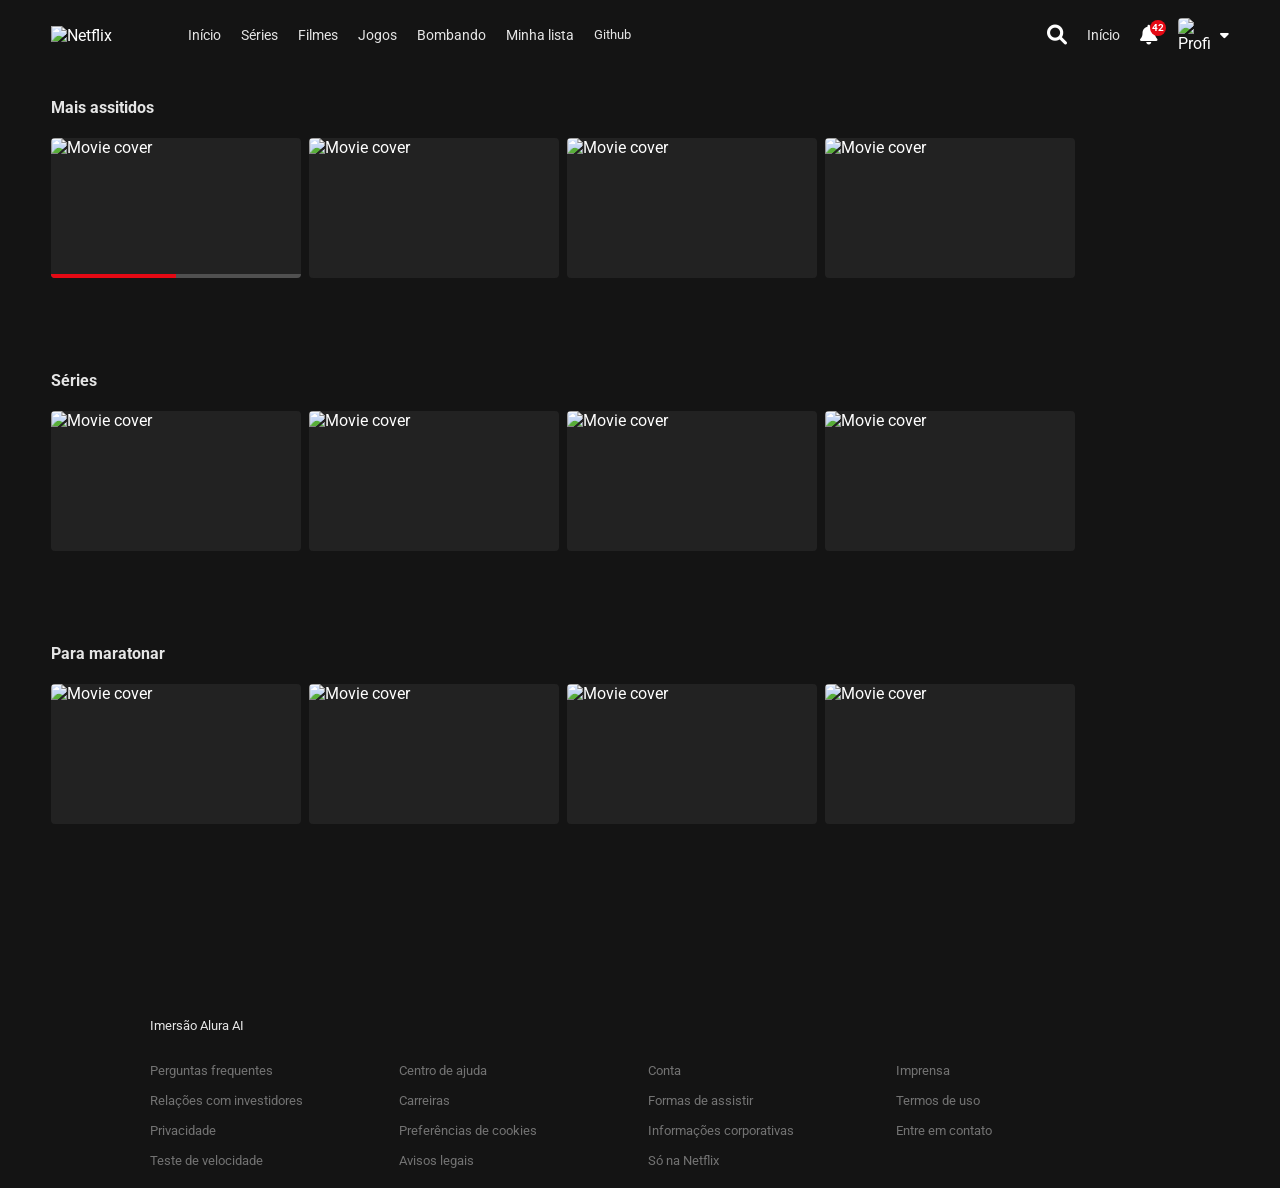
==== catalogo/catalogo.html @ 076a5b15 "Add files via upload" ====
<!DOCTYPE html>
<html lang="pt-BR">

<head>
    <meta charset="UTF-8">
    <meta name="viewport" content="width=device-width, initial-scale=1.0">
    <title>Netflix Clone</title>
    <link rel="stylesheet" href="catalogo.css">
    <link href="https://cdnjs.cloudflare.com/ajax/libs/font-awesome/6.0.0/css/all.min.css" rel="stylesheet">
    <link href="https://fonts.googleapis.com/css2?family=Roboto:wght@300;400;500;700&display=swap" rel="stylesheet">
</head>

<body>
    <!-- Navbar -->
    <header class="navbar" id="navbar">
        <div class="navbar-left">
            <img class="logo" src="https://upload.wikimedia.org/wikipedia/commons/0/08/Netflix_2015_logo.svg"
                alt="Netflix">
            <nav>
                <ul class="nav-links">
                    <li><a href="../index.html" class="kids-link">Início</a></li>
                    <li><a href="../index.html" class="kids-link">Séries</a></li>
                    <li><a href="../index.html" class="kids-link">Filmes</a></li>
                    <li><a href="../index.html" class="kids-link">Jogos</a></li>
                    <li><a href="../index.html" class="kids-link">Bombando</a></li>
                    <li><a href="../index.html" class="kids-link">Minha lista</a></li>
                    <li><a href="https://github.com/alexandrecmlopes">Github</a></li>
                </ul>
            </nav>
        </div>
        <div class="navbar-right">
            <i class="fas fa-search icon"></i>
            <a href="../index.html" class="kids-link">Início</a>
            <div class="nav-notification">
                <i class="fas fa-bell icon"></i>
                <span class="notification-badge">42</span>
            </div>
            <a href="../index.html" class="profile-menu" style="text-decoration: none; color: inherit;">
                <img class="profile-icon" src="https://upload.wikimedia.org/wikipedia/commons/0/0b/Netflix-avatar.png"
                    alt="Profile">
                <i class="fas fa-caret-down icon" style="font-size: 14px; margin-left: 5px;"></i>
            </a>
        </div>
    </header>

    <!-- Sliders Container -->
    <main class="sliders-container" id="main-content">
        <!-- Javascript will inject the rows here -->
    </main>

    <!-- Footer -->
    <footer>
        <div class="footer-content">
            <a href="https://www.alura.com.br/" target="_blank">
                <p>Imersão Alura AI</p>
            </a>
            <ul class="footer-links">
                <li><a href="https://www.alura.com.br/" target="_blank">Perguntas frequentes</a></li>
                <li><a href="https://www.alura.com.br/" target="_blank">Centro de ajuda</a></li>
                <li><a href="https://www.alura.com.br/" target="_blank">Conta</a></li>
                <li><a href="https://www.alura.com.br/" target="_blank">Imprensa</a></li>
                <li><a href="https://www.alura.com.br/" target="_blank">Relações com investidores</a></li>
                <li><a href="https://www.alura.com.br/" target="_blank">Carreiras</a></li>
                <li><a href="https://www.alura.com.br/" target="_blank">Formas de assistir</a></li>
                <li><a href="https://www.alura.com.br/" target="_blank">Termos de uso</a></li>
                <li><a href="https://www.alura.com.br/" target="_blank">Privacidade</a></li>
                <li><a href="https://www.alura.com.br/" target="_blank">Preferências de cookies</a></li>
                <li><a href="https://www.alura.com.br/" target="_blank">Informações corporativas</a></li>
                <li><a href="https://www.alura.com.br/" target="_blank">Entre em contato</a></li>
                <li><a href="https://www.alura.com.br/" target="_blank">Teste de velocidade</a></li>
                <li><a href="https://www.alura.com.br/" target="_blank">Avisos legais</a></li>
                <li><a href="https://www.alura.com.br/" target="_blank">Só na Netflix</a></li>
            </ul>
        </div>
    </footer>

    <script type="module" src="js/main.js"></script>
</body>

</html>
---- catalogo/catalogo.css ----
:root {
    --netflix-red: #E50914;
    --dark-bg: #141414;
    --text-color: #ffffff;
}

* {
    margin: 0;
    padding: 0;
    box-sizing: border-box;
}

body {
    font-family: 'Roboto', 'Helvetica Neue', Helvetica, Arial, sans-serif;
    background-color: var(--dark-bg);
    color: var(--text-color);
    overflow-x: hidden;
}

a {
    text-decoration: none;
    color: #e5e5e5;
    transition: color 0.3s;
}

a:hover {
    color: #b3b3b3;
}

/* Navbar */
.navbar {
    position: fixed;
    top: 0;
    width: 100%;
    display: flex;
    justify-content: space-between;
    align-items: center;
    padding: 0 4%;
    height: 70px;
    z-index: 1000;
    background-color: var(--dark-bg);
}

.navbar-left,
.navbar-right {
    display: flex;
    align-items: center;
    gap: 20px;
}

.logo {
    width: 92px;
    margin-right: 25px;
    cursor: pointer;
}

.nav-links {
    list-style: none;
    display: flex;
    gap: 20px;
    font-size: 13px;
}

.nav-links .active {
    font-weight: bold;
    color: white;
}

.icon {
    font-size: 20px;
    cursor: pointer;
}

.kids-link {
    font-size: 14px;
}

.nav-notification {
    position: relative;
    cursor: pointer;
}

.notification-badge {
    position: absolute;
    top: -5px;
    right: -8px;
    background-color: var(--netflix-red);
    color: white;
    font-size: 10px;
    font-weight: bold;
    border-radius: 50%;
    width: 16px;
    height: 16px;
    display: flex;
    justify-content: center;
    align-items: center;
}

.profile-menu {
    display: flex;
    align-items: center;
    gap: 5px;
    cursor: pointer;
}

.profile-icon {
    width: 32px;
    border-radius: 4px;
}

/* Sliders */
.sliders-container {
    padding: 0 4%;
    padding-top: 100px;
    /* Space for navbar */
    position: relative;
    z-index: 3;
    padding-bottom: 100px;
}

.slider-section {
    margin-bottom: 3.5vw;
}

.slider-header {
    display: flex;
    justify-content: space-between;
    align-items: flex-end;
    margin-bottom: 12px;
}

.slider-title {
    font-size: 1.25vw;
    font-weight: bold;
    color: #e5e5e5;
    line-height: 1.25vw;
}

.slider-indicators {
    display: flex;
    gap: 2px;
    margin-bottom: 4px;
}

.slider-indicators div {
    width: 12px;
    height: 2px;
    background-color: #4d4d4d;
}

.slider-indicators div.active {
    background-color: #aaa;
}

.movie-row {
    display: flex;
    gap: 8px;
    /* Small gap between movie cards */
    overflow-x: visible;
    /* Let the expanded cards paint outside this box vertically */
    padding: 10px 4% 50px 4%;
    /* Added bottom padding to hold the expanding modal */
    margin: 0 -4%;
    /* Pull edges back out so we don't double up padding from container */
    scroll-behavior: smooth;
    -ms-overflow-style: none;
    scrollbar-width: none;
}

.movie-row::-webkit-scrollbar {
    display: none;
}

.movie-card {
    min-width: 250px;
    width: 250px;
    height: 140px;
    background-color: #222;
    border-radius: 4px;
    cursor: pointer;
    transition: transform 0.3s cubic-bezier(0.25, 0.46, 0.45, 0.94) 0s, border-radius 0.3s 0s, z-index 0s 0.3s, box-shadow 0.3s 0s;
    position: relative;
    z-index: 1;
    transform-origin: center center;
    /* Default origin */
}

/* Modifiers applied by JavaScript to prevent edge clipping */
.movie-card.origin-left {
    transform-origin: left center;
}

.movie-card.origin-right {
    transform-origin: right center;
}

.movie-card:hover {
    transform: scale(1.6) translateY(-5%);
    /* Reduced vertical translation since container has more padding */
    z-index: 99;
    border-radius: 6px;
    box-shadow: 0 10px 40px rgba(0, 0, 0, 0.9);
    transition: transform 0.3s cubic-bezier(0.25, 0.46, 0.45, 0.94) 0.6s, border-radius 0.3s 0.6s, box-shadow 0.3s 0.6s, z-index 0s 0s;
}

.movie-card img {
    position: absolute;
    top: 0;
    left: 0;
    width: 100%;
    height: 100%;
    object-fit: cover;
    border-radius: 4px;
    transition: opacity 0.3s ease, border-radius 0.3s;
    z-index: 2;
}

.movie-card iframe {
    position: absolute;
    top: 0;
    left: 0;
    width: 100%;
    height: 100%;
    opacity: 0;
    border-radius: 4px;
    transition: opacity 0.3s ease, border-radius 0.3s;
    pointer-events: none;
    z-index: 1;
}

.movie-card iframe.playing {
    opacity: 1;
    z-index: 3;
    border-radius: 6px 6px 0 0;
}

.movie-card:hover img {
    border-radius: 6px 6px 0 0;
    transition: border-radius 0s 0.6s;
}

.movie-card img.playing-video {
    opacity: 0;
}

/* Card Details Modal */
.card-details {
    position: absolute;
    top: 100%;
    left: 0;
    width: 100%;
    background-color: #181818;
    border-bottom-left-radius: 6px;
    border-bottom-right-radius: 6px;
    padding: 18px 16px;
    opacity: 0;
    visibility: hidden;
    transition: opacity 0.3s 0s, visibility 0.3s 0s;
    box-shadow: 0 15px 30px rgba(0, 0, 0, 0.9);
    display: flex;
    flex-direction: column;
    gap: 12px;
    z-index: 2;
    cursor: default;
}

.movie-card:hover .card-details {
    opacity: 1;
    visibility: visible;
    transition: opacity 0.2s 0.6s, visibility 0s 0.6s;
}

.details-buttons {
    display: flex;
    justify-content: space-between;
    align-items: center;
}

.left-buttons,
.right-buttons {
    display: flex;
    gap: 8px;
}

.btn-icon {
    width: 32px;
    height: 32px;
    border-radius: 50%;
    background-color: #2b2b2b;
    border: 1px solid rgba(255, 255, 255, 0.5);
    color: white;
    display: flex;
    justify-content: center;
    align-items: center;
    cursor: pointer;
    font-size: 14px;
    transition: border-color 0.2s, background-color 0.2s;
}

.btn-icon:hover {
    border-color: white;
    background-color: rgba(255, 255, 255, 0.2);
}

.btn-play-icon {
    background-color: white;
    color: black;
    border: none;
}

.btn-play-icon:hover {
    background-color: #e6e6e6;
}

.btn-play-icon i {
    margin-left: 2px;
}

.details-info {
    display: flex;
    align-items: center;
    gap: 8px;
    font-size: 11px;
    font-weight: bold;
}

.match-score {
    color: #46d369;
}

.age-badge {
    background-color: transparent;
    border: 1px solid rgba(255, 255, 255, 0.4);
    color: white;
    padding: 1px 3px;
    border-radius: 2px;
    font-family: Arial, sans-serif;
}

.age-badge.red-accent {
    background-color: #d32f2f;
    border: none;
    font-weight: bold;
}

.resolution {
    border: 1px solid rgba(255, 255, 255, 0.4);
    padding: 1px 3px;
    border-radius: 2px;
    color: rgba(255, 255, 255, 0.9);
}

.duration {
    color: rgba(255, 255, 255, 0.9);
}

.details-tags {
    display: flex;
    gap: 6px;
    font-size: 11px;
    color: rgba(255, 255, 255, 0.9);
    margin-top: 4px;
}

.details-tags span:not(:last-child)::after {
    content: "•";
    color: #666;
    margin-left: 6px;
}

/* Badges */
.badge-top10 {
    position: absolute;
    top: 0;
    right: 0;
    width: 22px;
    height: 28px;
    background-color: var(--netflix-red);
    color: white;
    display: flex;
    flex-direction: column;
    justify-content: center;
    align-items: center;
    font-weight: bold;
    z-index: 4;
    border-bottom-left-radius: 2px;
    box-shadow: -2px 2px 4px rgba(0, 0, 0, 0.5);
    font-family: 'Helvetica Neue', Helvetica, Arial, sans-serif;
}

.badge-top10 span.top {
    font-size: 7px;
    letter-spacing: 0.5px;
    line-height: 8px;
}

.badge-top10 span.number {
    font-size: 13px;
    line-height: 13px;
}

.badge-bottom {
    position: absolute;
    bottom: 8px;
    left: 50%;
    transform: translateX(-50%);
    padding: 2px 4px;
    font-size: 10px;
    font-weight: bold;
    border-radius: 2px;
    z-index: 4;
    white-space: nowrap;
    text-transform: uppercase;
}

.movie-card.has-progress .badge-bottom {
    bottom: 12px;
}

.badge-bottom.red {
    background-color: var(--netflix-red);
    color: white;
}

.badge-bottom.white {
    background-color: white;
    color: black;
}

/* Progress bar */
.progress-bar-container {
    position: absolute;
    bottom: 0;
    left: 0;
    width: 100%;
    height: 4px;
    background-color: rgba(100, 100, 100, 0.7);
    z-index: 5;
    border-bottom-left-radius: 4px;
    border-bottom-right-radius: 4px;
}

.progress-value {
    height: 100%;
    background-color: var(--netflix-red);
    border-bottom-left-radius: 4px;
}

/* Mobile adjustments */
@media (max-width: 768px) {
    .nav-links {
        display: none;
    }

    .movie-card {
        min-width: 200px;
        width: 200px;
        height: 112px;
    }

    .slider-title {
        font-size: 4vw;
        line-height: 4.5vw;
    }
}

/* Footer */
footer {
    padding: 0 4%;
    color: #737373;
    font-size: 13px;
    margin-bottom: 20px;
}

.footer-content {
    max-width: 980px;
    margin: 0 auto;
}

.footer-content p {
    margin-bottom: 30px;
}

.footer-links {
    list-style: none;
    display: grid;
    grid-template-columns: repeat(4, 1fr);
    grid-gap: 15px;
}

.footer-links a {
    color: #737373;
}

.footer-links a:hover {
    text-decoration: underline;
}

@media (max-width: 768px) {
    .footer-links {
        grid-template-columns: repeat(2, 1fr);
    }
}
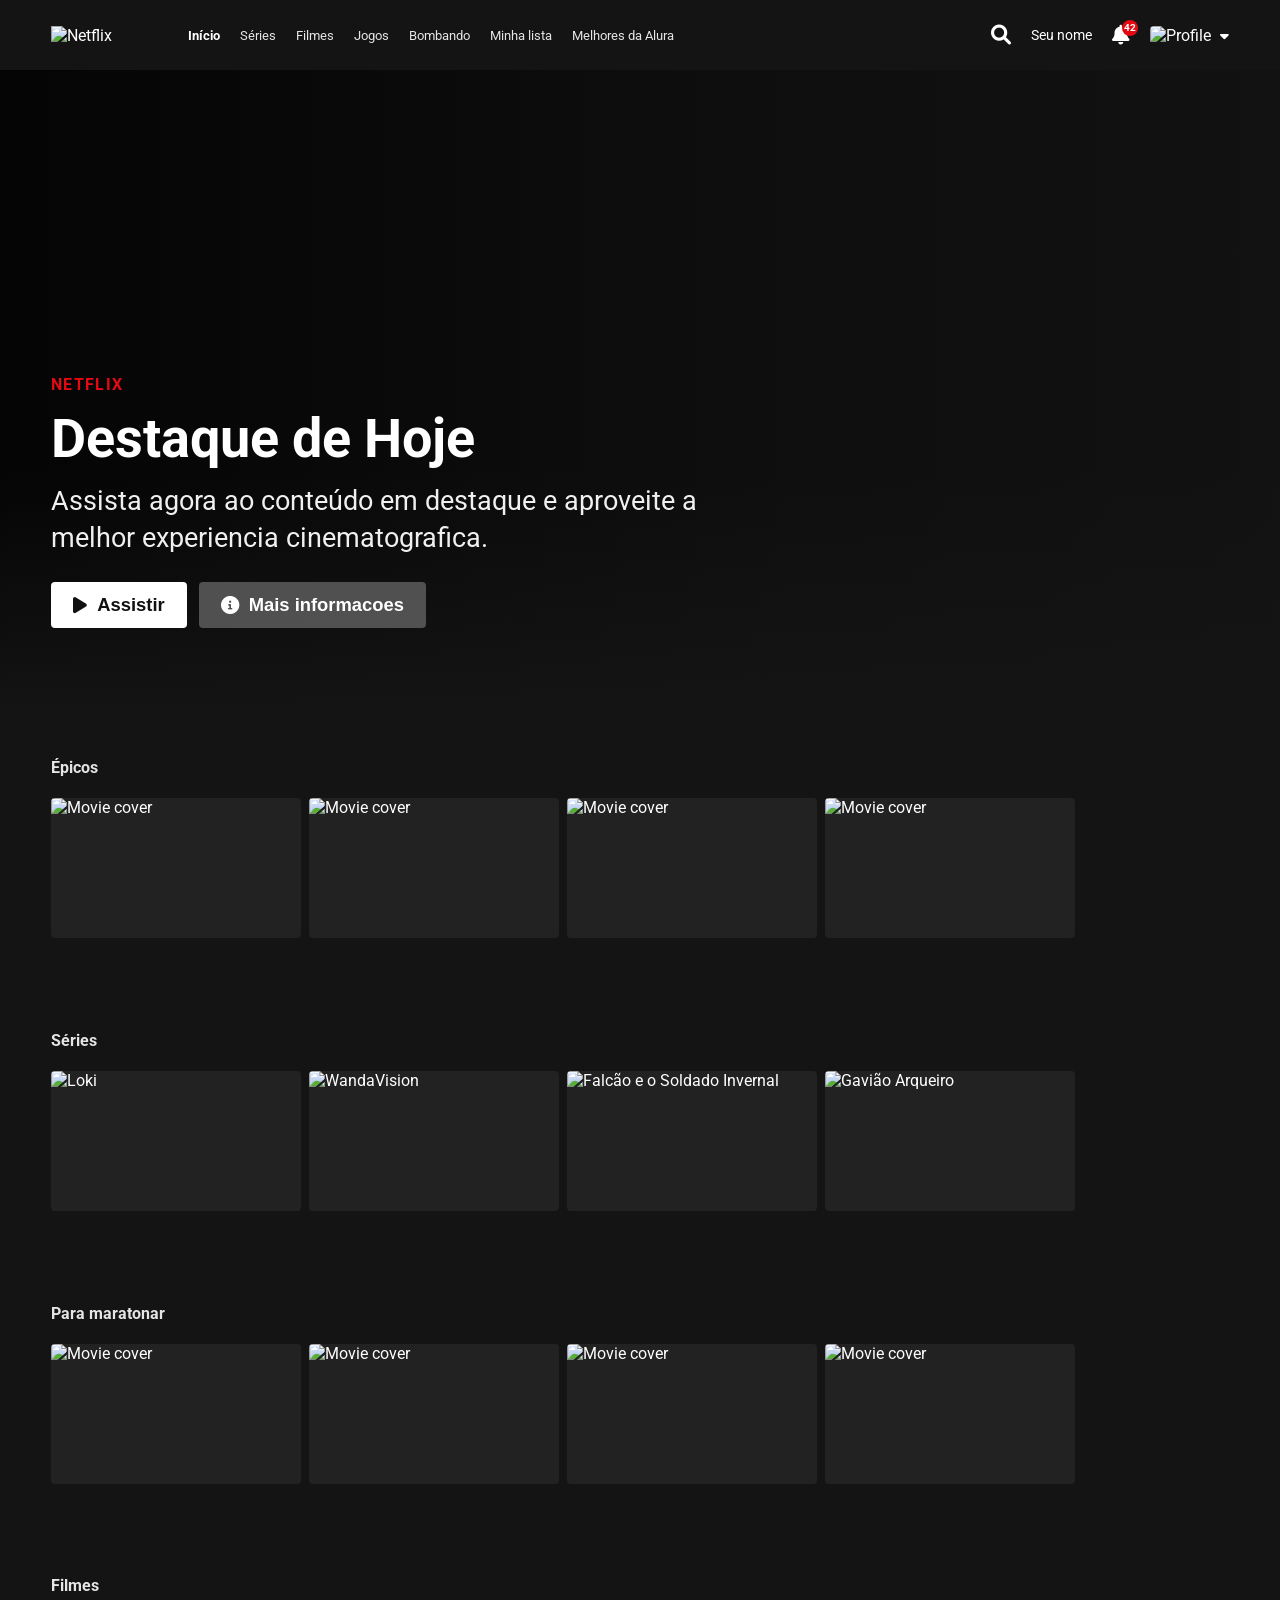
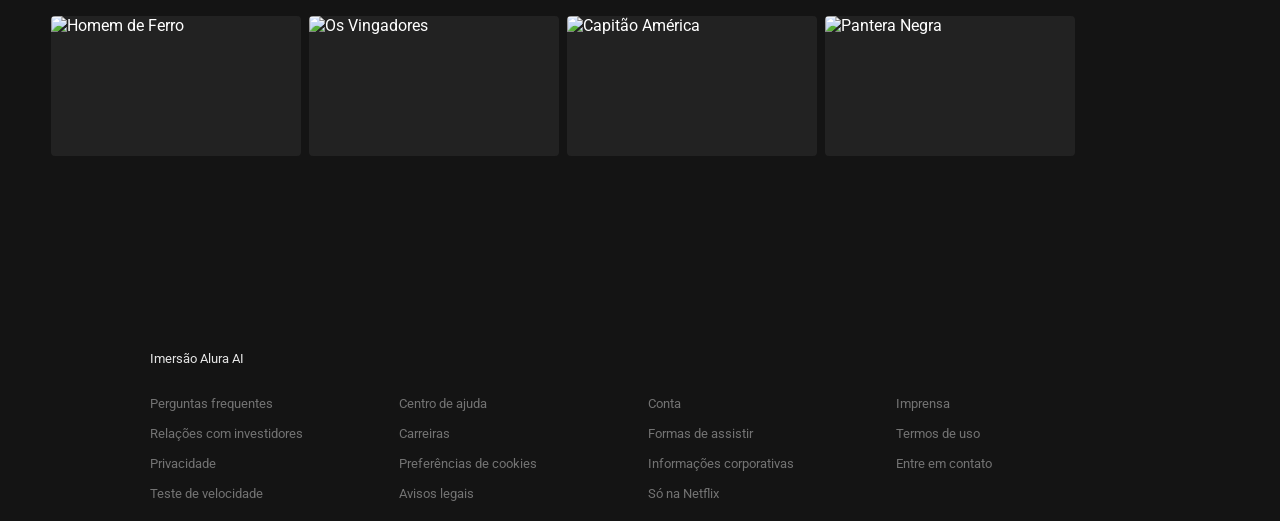
==== commit facbe676: "Add files via upload" ====
--- a/catalogo/catalogo.html
+++ b/catalogo/catalogo.html
@@ -1,80 +1,112 @@
-<!DOCTYPE html>
-<html lang="pt-BR">
-
-<head>
-    <meta charset="UTF-8">
-    <meta name="viewport" content="width=device-width, initial-scale=1.0">
-    <title>Netflix Clone</title>
-    <link rel="stylesheet" href="catalogo.css">
-    <link href="https://cdnjs.cloudflare.com/ajax/libs/font-awesome/6.0.0/css/all.min.css" rel="stylesheet">
-    <link href="https://fonts.googleapis.com/css2?family=Roboto:wght@300;400;500;700&display=swap" rel="stylesheet">
-</head>
-
-<body>
-    <!-- Navbar -->
-    <header class="navbar" id="navbar">
-        <div class="navbar-left">
-            <img class="logo" src="https://upload.wikimedia.org/wikipedia/commons/0/08/Netflix_2015_logo.svg"
-                alt="Netflix">
-            <nav>
-                <ul class="nav-links">
-                    <li><a href="../index.html" class="kids-link">Início</a></li>
-                    <li><a href="../index.html" class="kids-link">Séries</a></li>
-                    <li><a href="../index.html" class="kids-link">Filmes</a></li>
-                    <li><a href="../index.html" class="kids-link">Jogos</a></li>
-                    <li><a href="../index.html" class="kids-link">Bombando</a></li>
-                    <li><a href="../index.html" class="kids-link">Minha lista</a></li>
-                    <li><a href="https://github.com/alexandrecmlopes">Github</a></li>
-                </ul>
-            </nav>
-        </div>
-        <div class="navbar-right">
-            <i class="fas fa-search icon"></i>
-            <a href="../index.html" class="kids-link">Início</a>
-            <div class="nav-notification">
-                <i class="fas fa-bell icon"></i>
-                <span class="notification-badge">42</span>
-            </div>
-            <a href="../index.html" class="profile-menu" style="text-decoration: none; color: inherit;">
-                <img class="profile-icon" src="https://upload.wikimedia.org/wikipedia/commons/0/0b/Netflix-avatar.png"
-                    alt="Profile">
-                <i class="fas fa-caret-down icon" style="font-size: 14px; margin-left: 5px;"></i>
-            </a>
-        </div>
-    </header>
-
-    <!-- Sliders Container -->
-    <main class="sliders-container" id="main-content">
-        <!-- Javascript will inject the rows here -->
-    </main>
-
-    <!-- Footer -->
-    <footer>
-        <div class="footer-content">
-            <a href="https://www.alura.com.br/" target="_blank">
-                <p>Imersão Alura AI</p>
-            </a>
-            <ul class="footer-links">
-                <li><a href="https://www.alura.com.br/" target="_blank">Perguntas frequentes</a></li>
-                <li><a href="https://www.alura.com.br/" target="_blank">Centro de ajuda</a></li>
-                <li><a href="https://www.alura.com.br/" target="_blank">Conta</a></li>
-                <li><a href="https://www.alura.com.br/" target="_blank">Imprensa</a></li>
-                <li><a href="https://www.alura.com.br/" target="_blank">Relações com investidores</a></li>
-                <li><a href="https://www.alura.com.br/" target="_blank">Carreiras</a></li>
-                <li><a href="https://www.alura.com.br/" target="_blank">Formas de assistir</a></li>
-                <li><a href="https://www.alura.com.br/" target="_blank">Termos de uso</a></li>
-                <li><a href="https://www.alura.com.br/" target="_blank">Privacidade</a></li>
-                <li><a href="https://www.alura.com.br/" target="_blank">Preferências de cookies</a></li>
-                <li><a href="https://www.alura.com.br/" target="_blank">Informações corporativas</a></li>
-                <li><a href="https://www.alura.com.br/" target="_blank">Entre em contato</a></li>
-                <li><a href="https://www.alura.com.br/" target="_blank">Teste de velocidade</a></li>
-                <li><a href="https://www.alura.com.br/" target="_blank">Avisos legais</a></li>
-                <li><a href="https://www.alura.com.br/" target="_blank">Só na Netflix</a></li>
-            </ul>
-        </div>
-    </footer>
-
-    <script type="module" src="js/main.js"></script>
-</body>
-
-</html>+<!DOCTYPE html>
+<html lang="pt-BR">
+
+<head>
+    <meta charset="UTF-8">
+    <meta name="viewport" content="width=device-width, initial-scale=1.0">
+    <title>Netflix Clone</title>
+    <link rel="icon" type="image/png" href="../assets/logo_n.png">
+    <link rel="stylesheet" href="catalogo.css">
+    <link href="https://cdnjs.cloudflare.com/ajax/libs/font-awesome/6.0.0/css/all.min.css" rel="stylesheet">
+    <link href="https://fonts.googleapis.com/css2?family=Roboto:wght@300;400;500;700&display=swap" rel="stylesheet">
+</head>
+
+<body>
+    <!-- Navbar -->
+    <header class="navbar" id="navbar">
+        <div class="navbar-left">
+            <img class="logo" src="https://upload.wikimedia.org/wikipedia/commons/0/08/Netflix_2015_logo.svg"
+                alt="Netflix">
+            <nav>
+                <ul class="nav-links">
+                    <li><a href="https://www.alura.com.br/" class="active">Início</a></li>
+                    <li><a href="https://www.alura.com.br/">Séries</a></li>
+                    <li><a href="https://www.alura.com.br/">Filmes</a></li>
+                    <li><a href="https://www.alura.com.br/">Jogos</a></li>
+                    <li><a href="https://www.alura.com.br/">Bombando</a></li>
+                    <li><a href="https://www.alura.com.br/">Minha lista</a></li>
+                    <li><a href="https://www.alura.com.br/">Melhores da Alura</a></li>
+                </ul>
+            </nav>
+        </div>
+        <div class="navbar-right">
+            <i class="fas fa-search icon"></i>
+            <span class="kids-link">Seu nome</span>
+            <div class="nav-notification">
+                <i class="fas fa-bell icon"></i>
+                <span class="notification-badge">42</span>
+            </div>
+            <div class="profile-menu" style="position: relative; display: inline-block; cursor: pointer;">
+                <img class="profile-icon" src="https://upload.wikimedia.org/wikipedia/commons/0/0b/Netflix-avatar.png" alt="Profile">
+                <i class="fas fa-caret-down icon" style="font-size: 14px; margin-left: 5px;"></i>
+                <div class="profile-dropdown" style="display: none; position: absolute; right: 0; background: #181818; border: 1px solid #333; border-radius: 6px; min-width: 180px; z-index: 100; box-shadow: 0 2px 8px #000a;">
+                    <div class="profile-option" data-nome="Alexandre" data-img="../assets/01.png" style="display: flex; align-items: center; padding: 10px; cursor: pointer;">
+                        <img src="../assets/01.png" alt="Alexandre" style="width: 32px; height: 32px; border-radius: 4px; margin-right: 10px;">
+                        <span>Alexandre</span>
+                    </div>
+                    <div class="profile-option" data-nome="Geovanna" data-img="../assets/02.png" style="display: flex; align-items: center; padding: 10px; cursor: pointer;">
+                        <img src="../assets/02.png" alt="Geovanna" style="width: 32px; height: 32px; border-radius: 4px; margin-right: 10px;">
+                        <span>Geovanna</span>
+                    </div>
+                    <div class="profile-option" data-nome="Victor" data-img="../assets/03.png" style="display: flex; align-items: center; padding: 10px; cursor: pointer;">
+                        <img src="../assets/03.png" alt="Victor" style="width: 32px; height: 32px; border-radius: 4px; margin-right: 10px;">
+                        <span>Victor</span>
+                    </div>
+                    <div class="profile-option" data-nome="Celio" data-img="../assets/04.png" style="display: flex; align-items: center; padding: 10px; cursor: pointer;">
+                        <img src="../assets/04.png" alt="Celio" style="width: 32px; height: 32px; border-radius: 4px; margin-right: 10px;">
+                        <span>Celio</span>
+                    </div>
+                </div>
+            </div>
+        </div>
+    </header>
+
+    <section class="featured-hero" aria-label="Destaque principal">
+        <div class="featured-hero-content">
+            <p class="featured-brand">NETFLIX</p>
+            <h1>Destaque de Hoje</h1>
+            <p class="featured-description">
+                Assista agora ao conteúdo em destaque e aproveite a melhor experiencia cinematografica.
+            </p>
+            <div class="featured-actions">
+                <button type="button" class="featured-btn featured-btn-play"><i class="fas fa-play"></i> Assistir</button>
+                <button type="button" class="featured-btn featured-btn-info"><i class="fas fa-info-circle"></i> Mais informacoes</button>
+            </div>
+        </div>
+    </section>
+
+    <!-- Sliders Container -->
+    <main class="sliders-container" id="main-content">
+        <!-- Javascript will inject the rows here -->
+    </main>
+
+    <!-- Footer -->
+    <footer>
+        <div class="footer-content">
+            <a href="https://www.alura.com.br/" target="_blank">
+                <p>Imersão Alura AI</p>
+            </a>
+            <ul class="footer-links">
+                <li><a href="https://www.alura.com.br/" target="_blank">Perguntas frequentes</a></li>
+                <li><a href="https://www.alura.com.br/" target="_blank">Centro de ajuda</a></li>
+                <li><a href="https://www.alura.com.br/" target="_blank">Conta</a></li>
+                <li><a href="https://www.alura.com.br/" target="_blank">Imprensa</a></li>
+                <li><a href="https://www.alura.com.br/" target="_blank">Relações com investidores</a></li>
+                <li><a href="https://www.alura.com.br/" target="_blank">Carreiras</a></li>
+                <li><a href="https://www.alura.com.br/" target="_blank">Formas de assistir</a></li>
+                <li><a href="https://www.alura.com.br/" target="_blank">Termos de uso</a></li>
+                <li><a href="https://www.alura.com.br/" target="_blank">Privacidade</a></li>
+                <li><a href="https://www.alura.com.br/" target="_blank">Preferências de cookies</a></li>
+                <li><a href="https://www.alura.com.br/" target="_blank">Informações corporativas</a></li>
+                <li><a href="https://www.alura.com.br/" target="_blank">Entre em contato</a></li>
+                <li><a href="https://www.alura.com.br/" target="_blank">Teste de velocidade</a></li>
+                <li><a href="https://www.alura.com.br/" target="_blank">Avisos legais</a></li>
+                <li><a href="https://www.alura.com.br/" target="_blank">Só na Netflix</a></li>
+            </ul>
+        </div>
+    </footer>
+
+    <script type="module" src="js/main.js"></script>
+</body>
+
+</html>
--- a/catalogo/catalogo.css
+++ b/catalogo/catalogo.css
@@ -1,503 +1,601 @@
-:root {
-    --netflix-red: #E50914;
-    --dark-bg: #141414;
-    --text-color: #ffffff;
-}
-
-* {
-    margin: 0;
-    padding: 0;
-    box-sizing: border-box;
-}
-
-body {
-    font-family: 'Roboto', 'Helvetica Neue', Helvetica, Arial, sans-serif;
-    background-color: var(--dark-bg);
-    color: var(--text-color);
-    overflow-x: hidden;
-}
-
-a {
-    text-decoration: none;
-    color: #e5e5e5;
-    transition: color 0.3s;
-}
-
-a:hover {
-    color: #b3b3b3;
-}
-
-/* Navbar */
-.navbar {
-    position: fixed;
-    top: 0;
-    width: 100%;
-    display: flex;
-    justify-content: space-between;
-    align-items: center;
-    padding: 0 4%;
-    height: 70px;
-    z-index: 1000;
-    background-color: var(--dark-bg);
-}
-
-.navbar-left,
-.navbar-right {
-    display: flex;
-    align-items: center;
-    gap: 20px;
-}
-
-.logo {
-    width: 92px;
-    margin-right: 25px;
-    cursor: pointer;
-}
-
-.nav-links {
-    list-style: none;
-    display: flex;
-    gap: 20px;
-    font-size: 13px;
-}
-
-.nav-links .active {
-    font-weight: bold;
-    color: white;
-}
-
-.icon {
-    font-size: 20px;
-    cursor: pointer;
-}
-
-.kids-link {
-    font-size: 14px;
-}
-
-.nav-notification {
-    position: relative;
-    cursor: pointer;
-}
-
-.notification-badge {
-    position: absolute;
-    top: -5px;
-    right: -8px;
-    background-color: var(--netflix-red);
-    color: white;
-    font-size: 10px;
-    font-weight: bold;
-    border-radius: 50%;
-    width: 16px;
-    height: 16px;
-    display: flex;
-    justify-content: center;
-    align-items: center;
-}
-
-.profile-menu {
-    display: flex;
-    align-items: center;
-    gap: 5px;
-    cursor: pointer;
-}
-
-.profile-icon {
-    width: 32px;
-    border-radius: 4px;
-}
-
-/* Sliders */
-.sliders-container {
-    padding: 0 4%;
-    padding-top: 100px;
-    /* Space for navbar */
-    position: relative;
-    z-index: 3;
-    padding-bottom: 100px;
-}
-
-.slider-section {
-    margin-bottom: 3.5vw;
-}
-
-.slider-header {
-    display: flex;
-    justify-content: space-between;
-    align-items: flex-end;
-    margin-bottom: 12px;
-}
-
-.slider-title {
-    font-size: 1.25vw;
-    font-weight: bold;
-    color: #e5e5e5;
-    line-height: 1.25vw;
-}
-
-.slider-indicators {
-    display: flex;
-    gap: 2px;
-    margin-bottom: 4px;
-}
-
-.slider-indicators div {
-    width: 12px;
-    height: 2px;
-    background-color: #4d4d4d;
-}
-
-.slider-indicators div.active {
-    background-color: #aaa;
-}
-
-.movie-row {
-    display: flex;
-    gap: 8px;
-    /* Small gap between movie cards */
-    overflow-x: visible;
-    /* Let the expanded cards paint outside this box vertically */
-    padding: 10px 4% 50px 4%;
-    /* Added bottom padding to hold the expanding modal */
-    margin: 0 -4%;
-    /* Pull edges back out so we don't double up padding from container */
-    scroll-behavior: smooth;
-    -ms-overflow-style: none;
-    scrollbar-width: none;
-}
-
-.movie-row::-webkit-scrollbar {
-    display: none;
-}
-
-.movie-card {
-    min-width: 250px;
-    width: 250px;
-    height: 140px;
-    background-color: #222;
-    border-radius: 4px;
-    cursor: pointer;
-    transition: transform 0.3s cubic-bezier(0.25, 0.46, 0.45, 0.94) 0s, border-radius 0.3s 0s, z-index 0s 0.3s, box-shadow 0.3s 0s;
-    position: relative;
-    z-index: 1;
-    transform-origin: center center;
-    /* Default origin */
-}
-
-/* Modifiers applied by JavaScript to prevent edge clipping */
-.movie-card.origin-left {
-    transform-origin: left center;
-}
-
-.movie-card.origin-right {
-    transform-origin: right center;
-}
-
-.movie-card:hover {
-    transform: scale(1.6) translateY(-5%);
-    /* Reduced vertical translation since container has more padding */
-    z-index: 99;
-    border-radius: 6px;
-    box-shadow: 0 10px 40px rgba(0, 0, 0, 0.9);
-    transition: transform 0.3s cubic-bezier(0.25, 0.46, 0.45, 0.94) 0.6s, border-radius 0.3s 0.6s, box-shadow 0.3s 0.6s, z-index 0s 0s;
-}
-
-.movie-card img {
-    position: absolute;
-    top: 0;
-    left: 0;
-    width: 100%;
-    height: 100%;
-    object-fit: cover;
-    border-radius: 4px;
-    transition: opacity 0.3s ease, border-radius 0.3s;
-    z-index: 2;
-}
-
-.movie-card iframe {
-    position: absolute;
-    top: 0;
-    left: 0;
-    width: 100%;
-    height: 100%;
-    opacity: 0;
-    border-radius: 4px;
-    transition: opacity 0.3s ease, border-radius 0.3s;
-    pointer-events: none;
-    z-index: 1;
-}
-
-.movie-card iframe.playing {
-    opacity: 1;
-    z-index: 3;
-    border-radius: 6px 6px 0 0;
-}
-
-.movie-card:hover img {
-    border-radius: 6px 6px 0 0;
-    transition: border-radius 0s 0.6s;
-}
-
-.movie-card img.playing-video {
-    opacity: 0;
-}
-
-/* Card Details Modal */
-.card-details {
-    position: absolute;
-    top: 100%;
-    left: 0;
-    width: 100%;
-    background-color: #181818;
-    border-bottom-left-radius: 6px;
-    border-bottom-right-radius: 6px;
-    padding: 18px 16px;
-    opacity: 0;
-    visibility: hidden;
-    transition: opacity 0.3s 0s, visibility 0.3s 0s;
-    box-shadow: 0 15px 30px rgba(0, 0, 0, 0.9);
-    display: flex;
-    flex-direction: column;
-    gap: 12px;
-    z-index: 2;
-    cursor: default;
-}
-
-.movie-card:hover .card-details {
-    opacity: 1;
-    visibility: visible;
-    transition: opacity 0.2s 0.6s, visibility 0s 0.6s;
-}
-
-.details-buttons {
-    display: flex;
-    justify-content: space-between;
-    align-items: center;
-}
-
-.left-buttons,
-.right-buttons {
-    display: flex;
-    gap: 8px;
-}
-
-.btn-icon {
-    width: 32px;
-    height: 32px;
-    border-radius: 50%;
-    background-color: #2b2b2b;
-    border: 1px solid rgba(255, 255, 255, 0.5);
-    color: white;
-    display: flex;
-    justify-content: center;
-    align-items: center;
-    cursor: pointer;
-    font-size: 14px;
-    transition: border-color 0.2s, background-color 0.2s;
-}
-
-.btn-icon:hover {
-    border-color: white;
-    background-color: rgba(255, 255, 255, 0.2);
-}
-
-.btn-play-icon {
-    background-color: white;
-    color: black;
-    border: none;
-}
-
-.btn-play-icon:hover {
-    background-color: #e6e6e6;
-}
-
-.btn-play-icon i {
-    margin-left: 2px;
-}
-
-.details-info {
-    display: flex;
-    align-items: center;
-    gap: 8px;
-    font-size: 11px;
-    font-weight: bold;
-}
-
-.match-score {
-    color: #46d369;
-}
-
-.age-badge {
-    background-color: transparent;
-    border: 1px solid rgba(255, 255, 255, 0.4);
-    color: white;
-    padding: 1px 3px;
-    border-radius: 2px;
-    font-family: Arial, sans-serif;
-}
-
-.age-badge.red-accent {
-    background-color: #d32f2f;
-    border: none;
-    font-weight: bold;
-}
-
-.resolution {
-    border: 1px solid rgba(255, 255, 255, 0.4);
-    padding: 1px 3px;
-    border-radius: 2px;
-    color: rgba(255, 255, 255, 0.9);
-}
-
-.duration {
-    color: rgba(255, 255, 255, 0.9);
-}
-
-.details-tags {
-    display: flex;
-    gap: 6px;
-    font-size: 11px;
-    color: rgba(255, 255, 255, 0.9);
-    margin-top: 4px;
-}
-
-.details-tags span:not(:last-child)::after {
-    content: "•";
-    color: #666;
-    margin-left: 6px;
-}
-
-/* Badges */
-.badge-top10 {
-    position: absolute;
-    top: 0;
-    right: 0;
-    width: 22px;
-    height: 28px;
-    background-color: var(--netflix-red);
-    color: white;
-    display: flex;
-    flex-direction: column;
-    justify-content: center;
-    align-items: center;
-    font-weight: bold;
-    z-index: 4;
-    border-bottom-left-radius: 2px;
-    box-shadow: -2px 2px 4px rgba(0, 0, 0, 0.5);
-    font-family: 'Helvetica Neue', Helvetica, Arial, sans-serif;
-}
-
-.badge-top10 span.top {
-    font-size: 7px;
-    letter-spacing: 0.5px;
-    line-height: 8px;
-}
-
-.badge-top10 span.number {
-    font-size: 13px;
-    line-height: 13px;
-}
-
-.badge-bottom {
-    position: absolute;
-    bottom: 8px;
-    left: 50%;
-    transform: translateX(-50%);
-    padding: 2px 4px;
-    font-size: 10px;
-    font-weight: bold;
-    border-radius: 2px;
-    z-index: 4;
-    white-space: nowrap;
-    text-transform: uppercase;
-}
-
-.movie-card.has-progress .badge-bottom {
-    bottom: 12px;
-}
-
-.badge-bottom.red {
-    background-color: var(--netflix-red);
-    color: white;
-}
-
-.badge-bottom.white {
-    background-color: white;
-    color: black;
-}
-
-/* Progress bar */
-.progress-bar-container {
-    position: absolute;
-    bottom: 0;
-    left: 0;
-    width: 100%;
-    height: 4px;
-    background-color: rgba(100, 100, 100, 0.7);
-    z-index: 5;
-    border-bottom-left-radius: 4px;
-    border-bottom-right-radius: 4px;
-}
-
-.progress-value {
-    height: 100%;
-    background-color: var(--netflix-red);
-    border-bottom-left-radius: 4px;
-}
-
-/* Mobile adjustments */
-@media (max-width: 768px) {
-    .nav-links {
-        display: none;
-    }
-
-    .movie-card {
-        min-width: 200px;
-        width: 200px;
-        height: 112px;
-    }
-
-    .slider-title {
-        font-size: 4vw;
-        line-height: 4.5vw;
-    }
-}
-
-/* Footer */
-footer {
-    padding: 0 4%;
-    color: #737373;
-    font-size: 13px;
-    margin-bottom: 20px;
-}
-
-.footer-content {
-    max-width: 980px;
-    margin: 0 auto;
-}
-
-.footer-content p {
-    margin-bottom: 30px;
-}
-
-.footer-links {
-    list-style: none;
-    display: grid;
-    grid-template-columns: repeat(4, 1fr);
-    grid-gap: 15px;
-}
-
-.footer-links a {
-    color: #737373;
-}
-
-.footer-links a:hover {
-    text-decoration: underline;
-}
-
-@media (max-width: 768px) {
-    .footer-links {
-        grid-template-columns: repeat(2, 1fr);
-    }
+:root {
+    --netflix-red: #E50914;
+    --dark-bg: #141414;
+    --text-color: #ffffff;
+}
+
+* {
+    margin: 0;
+    padding: 0;
+    box-sizing: border-box;
+}
+
+body {
+    font-family: 'Roboto', 'Helvetica Neue', Helvetica, Arial, sans-serif;
+    background-color: var(--dark-bg);
+    color: var(--text-color);
+    overflow-x: hidden;
+}
+
+a {
+    text-decoration: none;
+    color: #e5e5e5;
+    transition: color 0.3s;
+}
+
+a:hover {
+    color: #b3b3b3;
+}
+
+/* Navbar */
+.navbar {
+    position: fixed;
+    top: 0;
+    width: 100%;
+    display: flex;
+    justify-content: space-between;
+    align-items: center;
+    padding: 0 4%;
+    height: 70px;
+    z-index: 1000;
+    background-color: var(--dark-bg);
+}
+
+.navbar-left,
+.navbar-right {
+    display: flex;
+    align-items: center;
+    gap: 20px;
+}
+
+.logo {
+    width: 92px;
+    margin-right: 25px;
+    cursor: pointer;
+}
+
+.nav-links {
+    list-style: none;
+    display: flex;
+    gap: 20px;
+    font-size: 13px;
+}
+
+.nav-links .active {
+    font-weight: bold;
+    color: white;
+}
+
+.icon {
+    font-size: 20px;
+    cursor: pointer;
+}
+
+.kids-link {
+    font-size: 14px;
+}
+
+.nav-notification {
+    position: relative;
+    cursor: pointer;
+}
+
+.notification-badge {
+    position: absolute;
+    top: -5px;
+    right: -8px;
+    background-color: var(--netflix-red);
+    color: white;
+    font-size: 10px;
+    font-weight: bold;
+    border-radius: 50%;
+    width: 16px;
+    height: 16px;
+    display: flex;
+    justify-content: center;
+    align-items: center;
+}
+
+.profile-menu {
+    display: flex;
+    align-items: center;
+    gap: 5px;
+    cursor: pointer;
+}
+
+.profile-icon {
+    width: 32px;
+    border-radius: 4px;
+}
+
+.featured-hero {
+    position: relative;
+    min-height: 74vh;
+    margin-top: 70px;
+    padding: 8vh 4% 12vh;
+    display: flex;
+    align-items: flex-end;
+    background-image: linear-gradient(90deg, rgba(0, 0, 0, 0.78) 0%, rgba(0, 0, 0, 0.28) 60%, rgba(0, 0, 0, 0.12) 100%), url('https://blog.explorersclub.com.br/wp-content/uploads/2024/04/Vingadores-Ultimato.webp');
+    background-size: cover;
+    background-position: center 22%;
+}
+
+.featured-hero::after {
+    content: '';
+    position: absolute;
+    left: 0;
+    right: 0;
+    bottom: 0;
+    height: 40%;
+    background: linear-gradient(to top, var(--dark-bg) 6%, transparent 100%);
+    pointer-events: none;
+}
+
+.featured-hero-content {
+    position: relative;
+    z-index: 1;
+    max-width: 680px;
+}
+
+.featured-brand {
+    color: var(--netflix-red);
+    font-weight: 700;
+    letter-spacing: 0.08em;
+    margin-bottom: 16px;
+}
+
+.featured-hero h1 {
+    font-size: clamp(2rem, 5vw, 3.4rem);
+    line-height: 1.08;
+    margin-bottom: 14px;
+}
+
+.featured-description {
+    color: #f0f0f0;
+    font-size: clamp(1rem, 2.1vw, 1.9rem);
+    max-width: 62ch;
+    line-height: 1.4;
+    margin-bottom: 24px;
+}
+
+.featured-actions {
+    display: flex;
+    gap: 12px;
+    flex-wrap: wrap;
+}
+
+.featured-btn {
+    border: 0;
+    border-radius: 4px;
+    padding: 12px 22px;
+    font-size: 1.15rem;
+    font-weight: 700;
+    cursor: pointer;
+    display: inline-flex;
+    align-items: center;
+    gap: 10px;
+    transition: filter 0.2s ease;
+}
+
+.featured-btn-play {
+    background: #fff;
+    color: #111;
+}
+
+.featured-btn-info {
+    background: rgba(109, 109, 110, 0.7);
+    color: #fff;
+}
+
+.featured-btn:hover {
+    filter: brightness(0.9);
+}
+
+/* Sliders */
+.sliders-container {
+    padding: 0 4%;
+    padding-top: 24px;
+    /* Space for navbar */
+    position: relative;
+    z-index: 3;
+    padding-bottom: 100px;
+}
+
+.slider-section {
+    margin-bottom: 3.5vw;
+}
+
+.slider-header {
+    display: flex;
+    justify-content: space-between;
+    align-items: flex-end;
+    margin-bottom: 12px;
+}
+
+.slider-title {
+    font-size: 1.25vw;
+    font-weight: bold;
+    color: #e5e5e5;
+    line-height: 1.25vw;
+}
+
+.slider-indicators {
+    display: flex;
+    gap: 2px;
+    margin-bottom: 4px;
+}
+
+.slider-indicators div {
+    width: 12px;
+    height: 2px;
+    background-color: #4d4d4d;
+}
+
+.slider-indicators div.active {
+    background-color: #aaa;
+}
+
+.movie-row {
+    display: flex;
+    gap: 8px;
+    /* Small gap between movie cards */
+    overflow-x: visible;
+    /* Let the expanded cards paint outside this box vertically */
+    padding: 10px 4% 50px 4%;
+    /* Added bottom padding to hold the expanding modal */
+    margin: 0 -4%;
+    /* Pull edges back out so we don't double up padding from container */
+    scroll-behavior: smooth;
+    -ms-overflow-style: none;
+    scrollbar-width: none;
+}
+
+.movie-row::-webkit-scrollbar {
+    display: none;
+}
+
+.movie-card {
+    min-width: 250px;
+    width: 250px;
+    height: 140px;
+    background-color: #222;
+    border-radius: 4px;
+    cursor: pointer;
+    transition: transform 0.3s cubic-bezier(0.25, 0.46, 0.45, 0.94) 0s, border-radius 0.3s 0s, z-index 0s 0.3s, box-shadow 0.3s 0s;
+    position: relative;
+    z-index: 1;
+    transform-origin: center center;
+    /* Default origin */
+}
+
+/* Modifiers applied by JavaScript to prevent edge clipping */
+.movie-card.origin-left {
+    transform-origin: left center;
+}
+
+.movie-card.origin-right {
+    transform-origin: right center;
+}
+
+.movie-card:hover {
+    transform: scale(1.6) translateY(-5%);
+    /* Reduced vertical translation since container has more padding */
+    z-index: 99;
+    border-radius: 6px;
+    box-shadow: 0 10px 40px rgba(0, 0, 0, 0.9);
+    transition: transform 0.3s cubic-bezier(0.25, 0.46, 0.45, 0.94) 0.6s, border-radius 0.3s 0.6s, box-shadow 0.3s 0.6s, z-index 0s 0s;
+}
+
+.movie-card img {
+    position: absolute;
+    top: 0;
+    left: 0;
+    width: 100%;
+    height: 100%;
+    object-fit: cover;
+    border-radius: 4px;
+    transition: opacity 0.3s ease, border-radius 0.3s;
+    z-index: 2;
+}
+
+.movie-card iframe {
+    position: absolute;
+    top: 0;
+    left: 0;
+    width: 100%;
+    height: 100%;
+    opacity: 0;
+    border-radius: 4px;
+    transition: opacity 0.3s ease, border-radius 0.3s;
+    pointer-events: none;
+    z-index: 1;
+}
+
+.movie-card iframe.playing {
+    opacity: 1;
+    z-index: 3;
+    border-radius: 6px 6px 0 0;
+}
+
+.movie-card:hover img {
+    border-radius: 6px 6px 0 0;
+    transition: border-radius 0s 0.6s;
+}
+
+.movie-card img.playing-video {
+    opacity: 0;
+}
+
+/* Card Details Modal */
+.card-details {
+    position: absolute;
+    top: 100%;
+    left: 0;
+    width: 100%;
+    background-color: #181818;
+    border-bottom-left-radius: 6px;
+    border-bottom-right-radius: 6px;
+    padding: 18px 16px;
+    opacity: 0;
+    visibility: hidden;
+    transition: opacity 0.3s 0s, visibility 0.3s 0s;
+    box-shadow: 0 15px 30px rgba(0, 0, 0, 0.9);
+    display: flex;
+    flex-direction: column;
+    gap: 12px;
+    z-index: 2;
+    cursor: default;
+}
+
+.movie-card:hover .card-details {
+    opacity: 1;
+    visibility: visible;
+    transition: opacity 0.2s 0.6s, visibility 0s 0.6s;
+}
+
+.details-buttons {
+    display: flex;
+    justify-content: space-between;
+    align-items: center;
+}
+
+.left-buttons,
+.right-buttons {
+    display: flex;
+    gap: 8px;
+}
+
+.btn-icon {
+    width: 32px;
+    height: 32px;
+    border-radius: 50%;
+    background-color: #2b2b2b;
+    border: 1px solid rgba(255, 255, 255, 0.5);
+    color: white;
+    display: flex;
+    justify-content: center;
+    align-items: center;
+    cursor: pointer;
+    font-size: 14px;
+    transition: border-color 0.2s, background-color 0.2s;
+}
+
+.btn-icon:hover {
+    border-color: white;
+    background-color: rgba(255, 255, 255, 0.2);
+}
+
+.btn-play-icon {
+    background-color: white;
+    color: black;
+    border: none;
+}
+
+.btn-play-icon:hover {
+    background-color: #e6e6e6;
+}
+
+.btn-play-icon i {
+    margin-left: 2px;
+}
+
+.details-info {
+    display: flex;
+    align-items: center;
+    gap: 8px;
+    font-size: 11px;
+    font-weight: bold;
+}
+
+.match-score {
+    color: #46d369;
+}
+
+.age-badge {
+    background-color: transparent;
+    border: 1px solid rgba(255, 255, 255, 0.4);
+    color: white;
+    padding: 1px 3px;
+    border-radius: 2px;
+    font-family: Arial, sans-serif;
+}
+
+.age-badge.red-accent {
+    background-color: #d32f2f;
+    border: none;
+    font-weight: bold;
+}
+
+.resolution {
+    border: 1px solid rgba(255, 255, 255, 0.4);
+    padding: 1px 3px;
+    border-radius: 2px;
+    color: rgba(255, 255, 255, 0.9);
+}
+
+.duration {
+    color: rgba(255, 255, 255, 0.9);
+}
+
+.details-tags {
+    display: flex;
+    gap: 6px;
+    font-size: 11px;
+    color: rgba(255, 255, 255, 0.9);
+    margin-top: 4px;
+}
+
+.details-tags span:not(:last-child)::after {
+    content: "•";
+    color: #666;
+    margin-left: 6px;
+}
+
+/* Badges */
+.badge-top10 {
+    position: absolute;
+    top: 0;
+    right: 0;
+    width: 22px;
+    height: 28px;
+    background-color: var(--netflix-red);
+    color: white;
+    display: flex;
+    flex-direction: column;
+    justify-content: center;
+    align-items: center;
+    font-weight: bold;
+    z-index: 4;
+    border-bottom-left-radius: 2px;
+    box-shadow: -2px 2px 4px rgba(0, 0, 0, 0.5);
+    font-family: 'Helvetica Neue', Helvetica, Arial, sans-serif;
+}
+
+.badge-top10 span.top {
+    font-size: 7px;
+    letter-spacing: 0.5px;
+    line-height: 8px;
+}
+
+.badge-top10 span.number {
+    font-size: 13px;
+    line-height: 13px;
+}
+
+.badge-bottom {
+    position: absolute;
+    bottom: 8px;
+    left: 50%;
+    transform: translateX(-50%);
+    padding: 2px 4px;
+    font-size: 10px;
+    font-weight: bold;
+    border-radius: 2px;
+    z-index: 4;
+    white-space: nowrap;
+    text-transform: uppercase;
+}
+
+.movie-card.has-progress .badge-bottom {
+    bottom: 12px;
+}
+
+.badge-bottom.red {
+    background-color: var(--netflix-red);
+    color: white;
+}
+
+.badge-bottom.white {
+    background-color: white;
+    color: black;
+}
+
+/* Progress bar */
+.progress-bar-container {
+    position: absolute;
+    bottom: 0;
+    left: 0;
+    width: 100%;
+    height: 4px;
+    background-color: rgba(100, 100, 100, 0.7);
+    z-index: 5;
+    border-bottom-left-radius: 4px;
+    border-bottom-right-radius: 4px;
+}
+
+.progress-value {
+    height: 100%;
+    background-color: var(--netflix-red);
+    border-bottom-left-radius: 4px;
+}
+
+/* Mobile adjustments */
+@media (max-width: 768px) {
+    .nav-links {
+        display: none;
+    }
+
+    .featured-hero {
+        min-height: 62vh;
+        background-position: center top;
+        padding-top: 10vh;
+    }
+
+    .featured-description {
+        font-size: 1rem;
+    }
+
+    .featured-btn {
+        font-size: 1rem;
+        padding: 10px 16px;
+    }
+
+    .movie-card {
+        min-width: 200px;
+        width: 200px;
+        height: 112px;
+    }
+
+    .slider-title {
+        font-size: 4vw;
+        line-height: 4.5vw;
+    }
+}
+
+/* Footer */
+footer {
+    padding: 0 4%;
+    color: #737373;
+    font-size: 13px;
+    margin-bottom: 20px;
+}
+
+.footer-content {
+    max-width: 980px;
+    margin: 0 auto;
+}
+
+.footer-content p {
+    margin-bottom: 30px;
+}
+
+.footer-links {
+    list-style: none;
+    display: grid;
+    grid-template-columns: repeat(4, 1fr);
+    grid-gap: 15px;
+}
+
+.footer-links a {
+    color: #737373;
+}
+
+.footer-links a:hover {
+    text-decoration: underline;
+}
+
+@media (max-width: 768px) {
+    .footer-links {
+        grid-template-columns: repeat(2, 1fr);
+    }
 }
